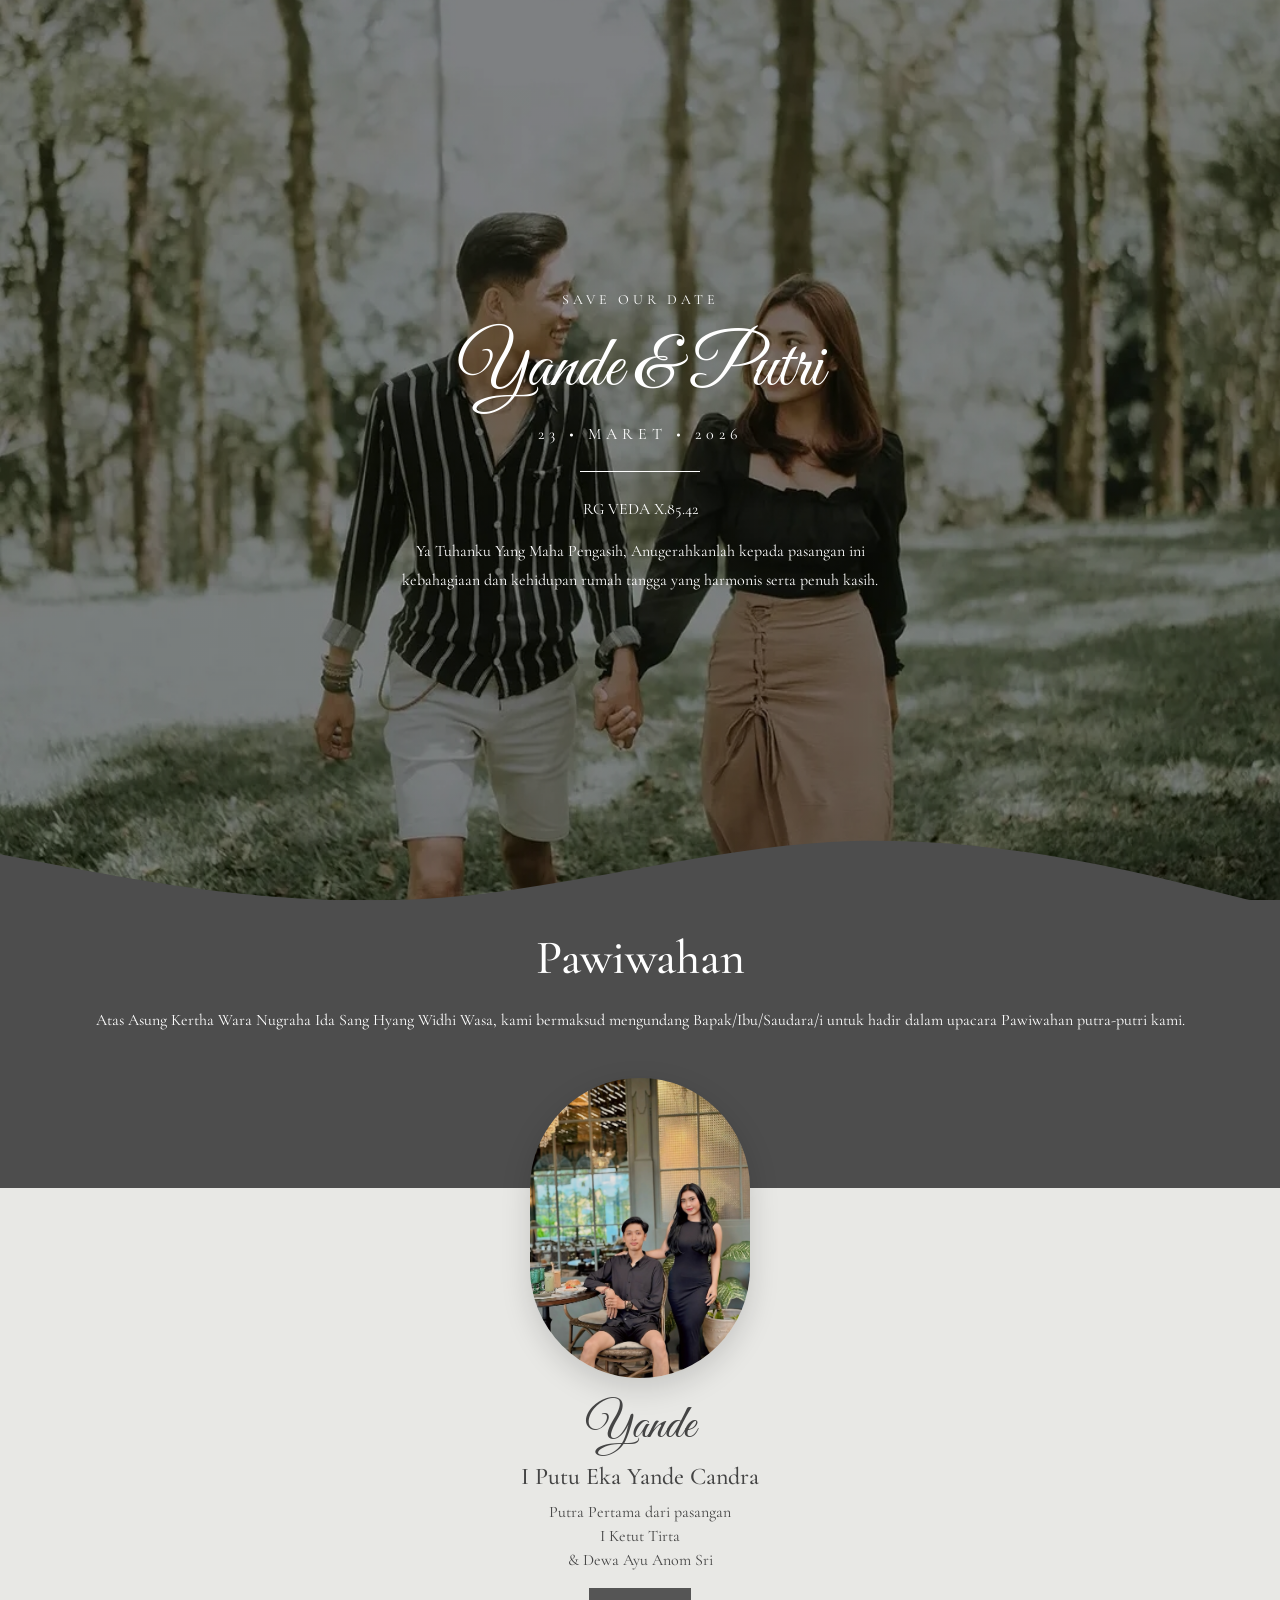
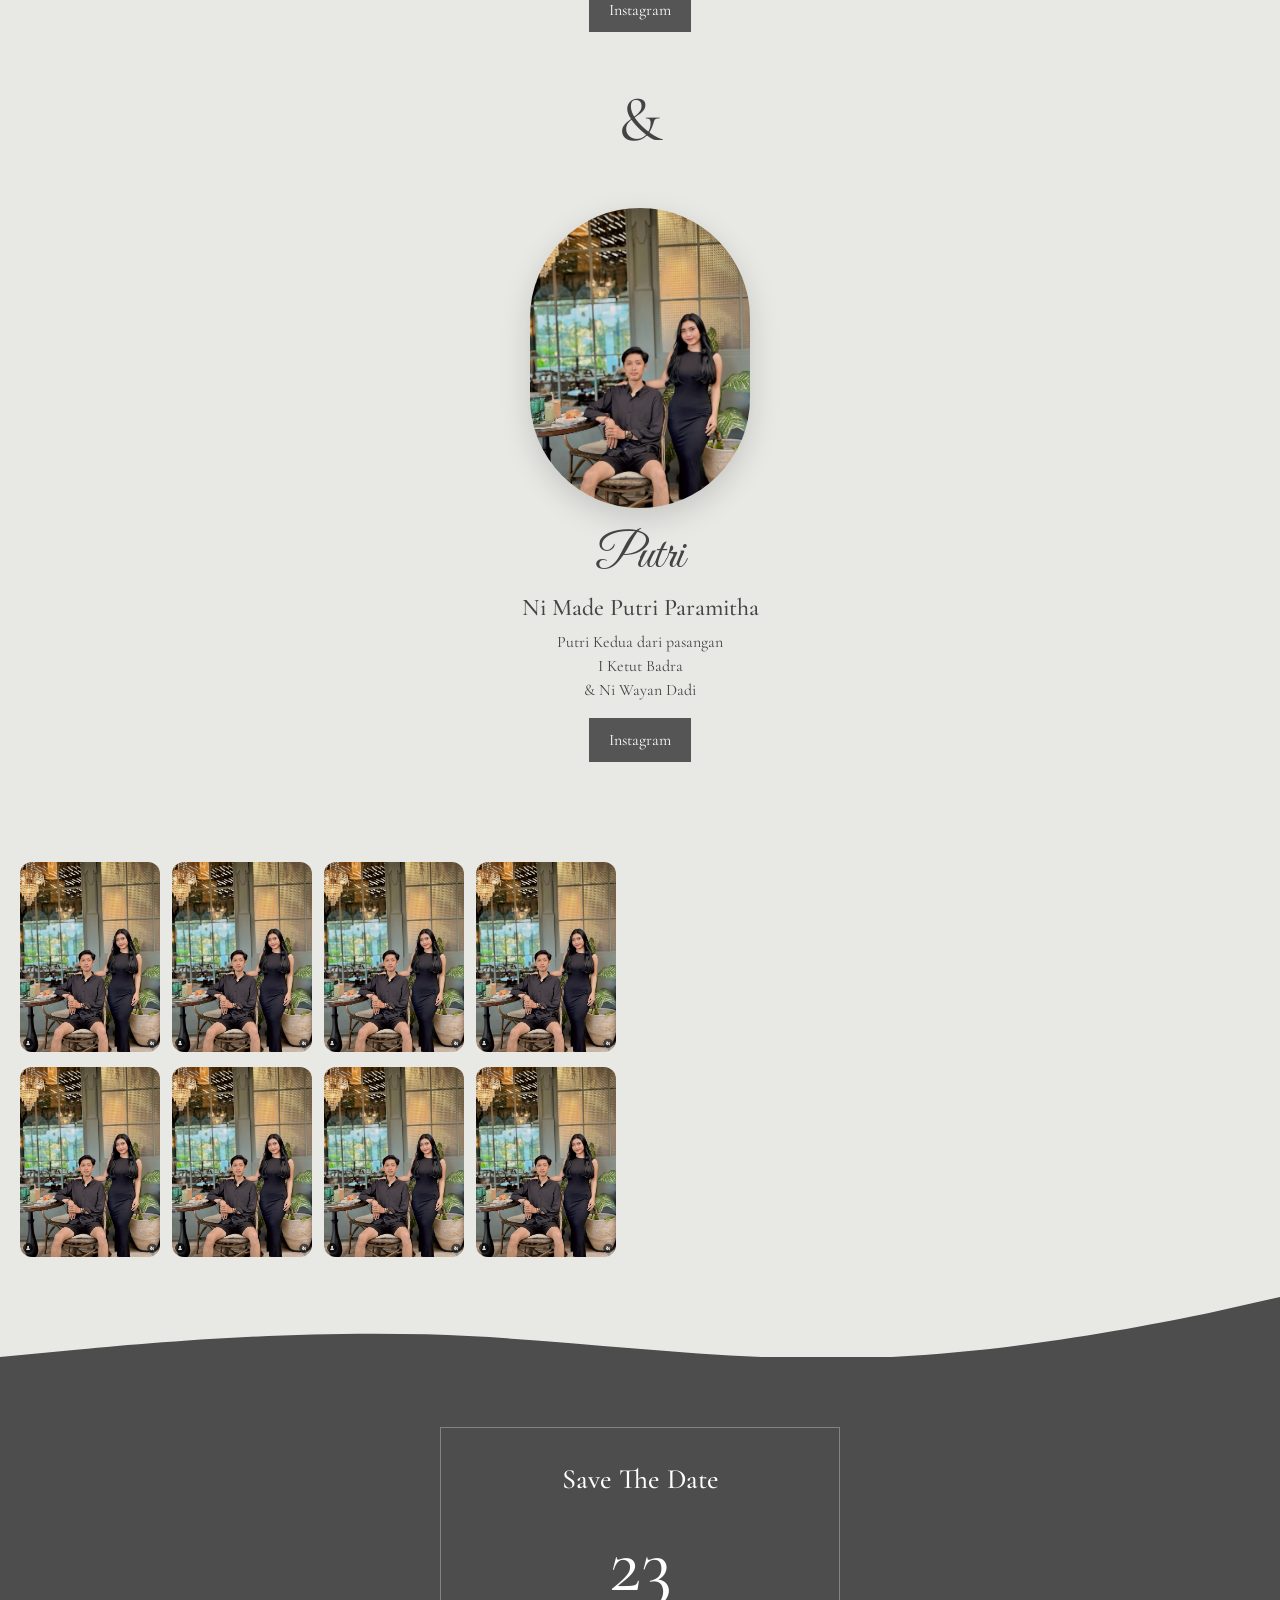
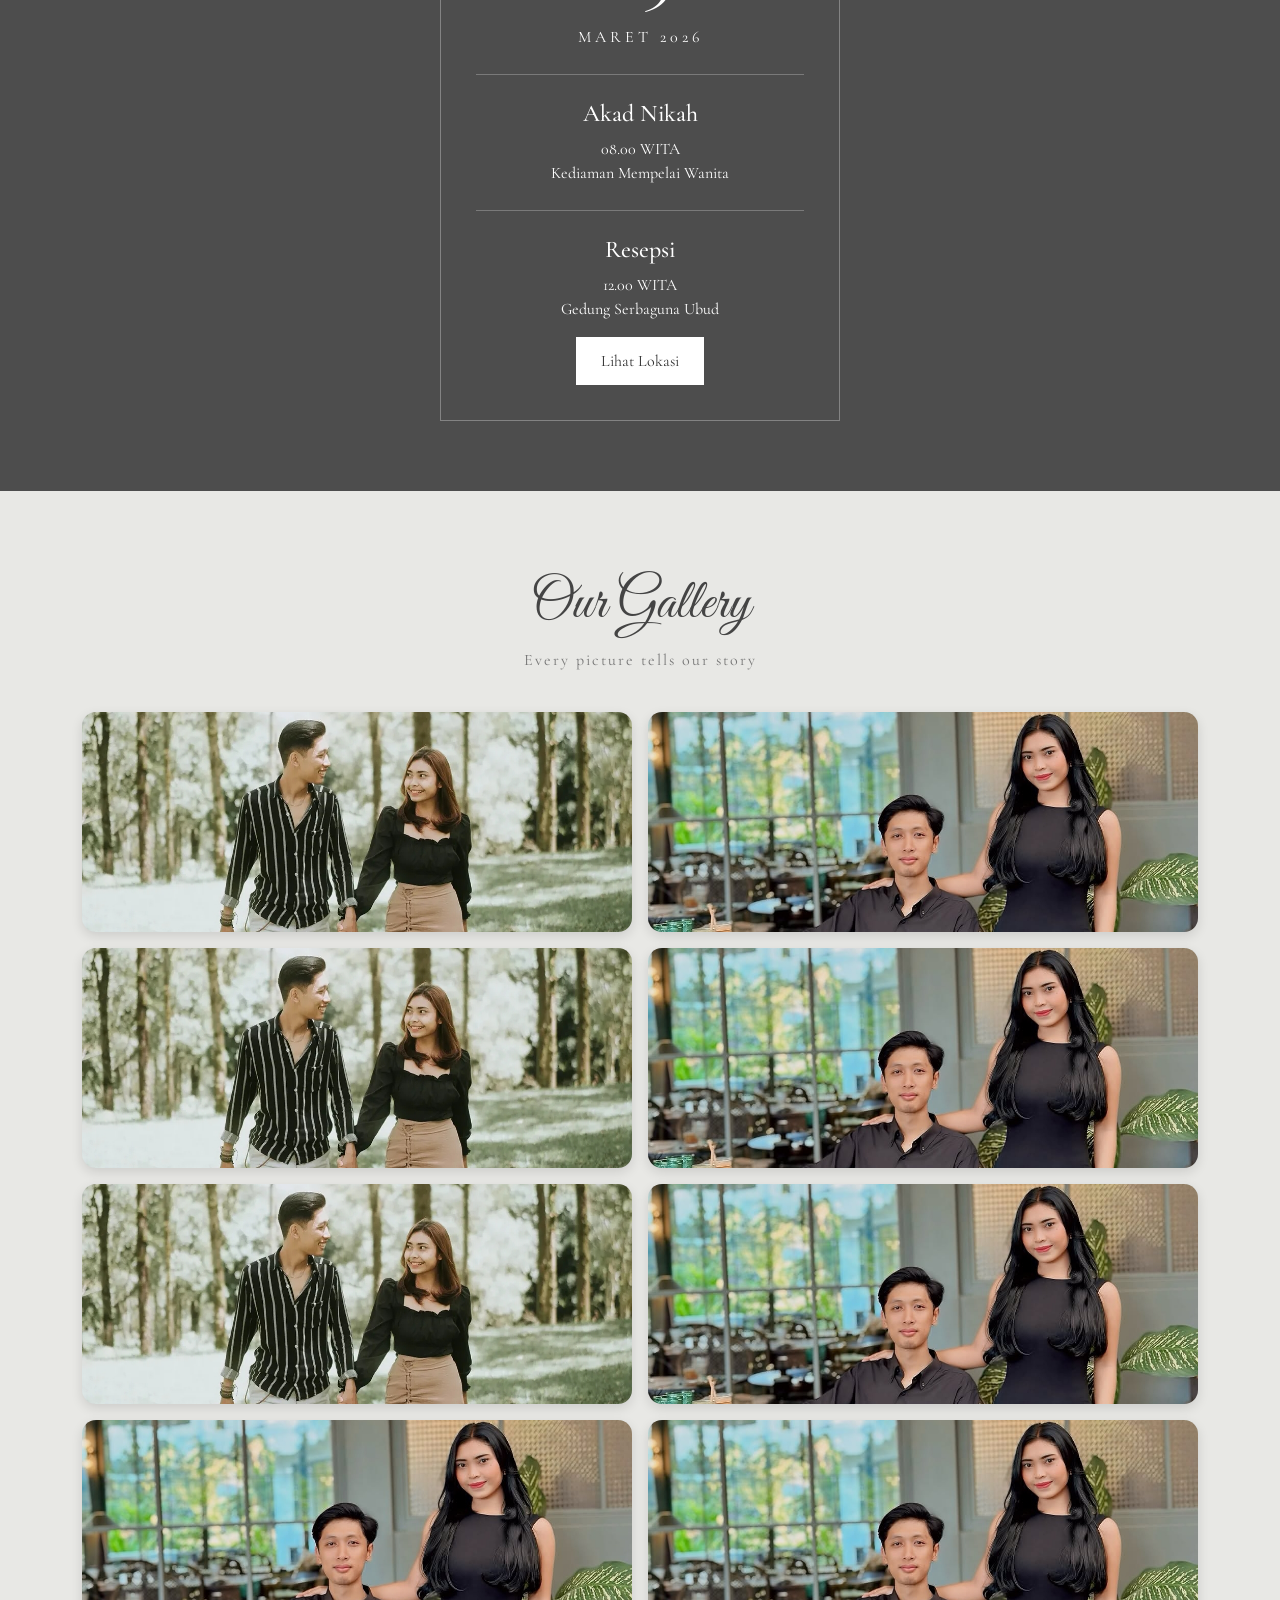
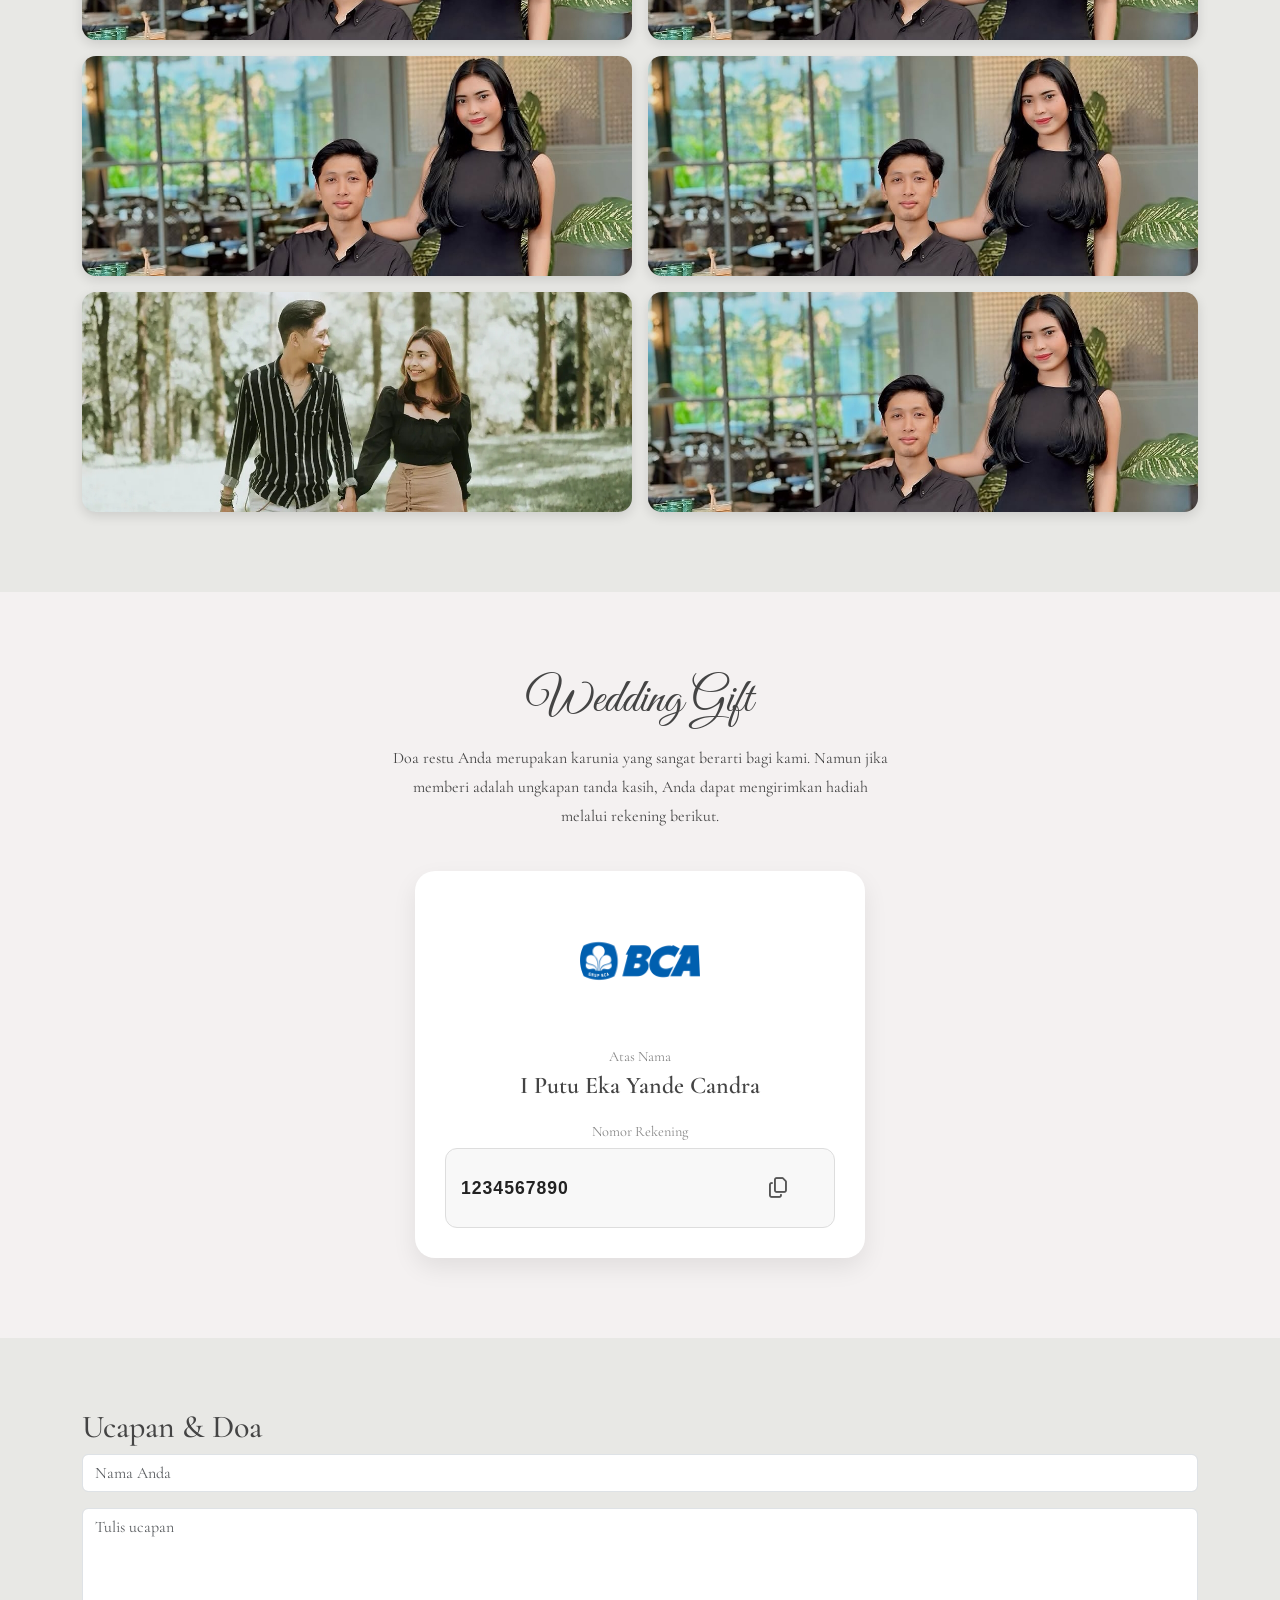
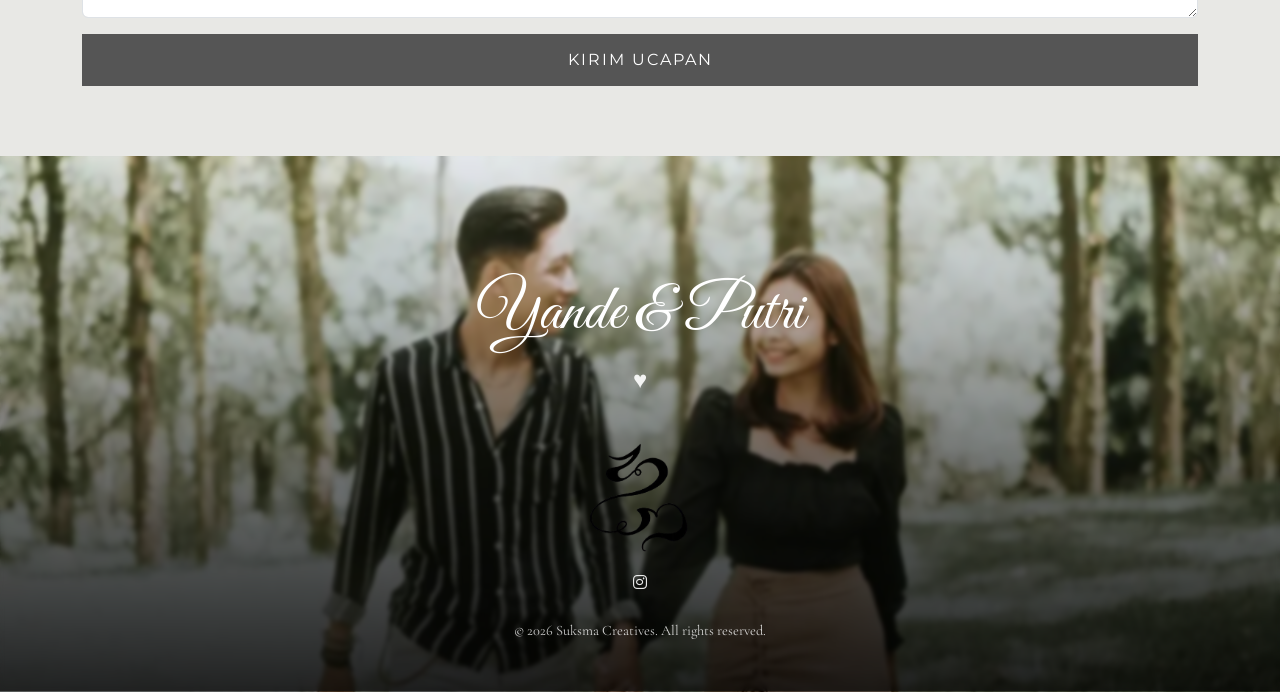
==== view.html @ 76f511f6 "first commit" ====
<!DOCTYPE html>
<html lang="id">
<head>
    <meta charset="UTF-8">
    <meta name="viewport" content="width=device-width, initial-scale=1.0">

    <title>Yande & Putri</title>

    <link href="https://cdn.jsdelivr.net/npm/bootstrap@5.3.3/dist/css/bootstrap.min.css" rel="stylesheet">
    <link rel="stylesheet"href="https://cdnjs.cloudflare.com/ajax/libs/font-awesome/6.5.2/css/all.min.css">
    <link href="https://fonts.googleapis.com/css2?family=Great+Vibes&family=Cormorant+Garamond:wght@300;400;500;600;700&display=swap" rel="stylesheet">
    <link rel="stylesheet"href="https://cdnjs.cloudflare.com/ajax/libs/font-awesome/6.5.2/css/all.min.css">
    <link rel="stylesheet" href="style.css">
</head>
<body>

    <audio id="bgMusic" autoplay loop>
    <source src="audio/Karmapala-DekUlik.mp3" type="audio/mpeg">
</audio>

<button id="musicToggle" class="music-btn">
    <div class="icon-play active"></div>
    <div class="icon-play-off"></div>
</button>

<!-- HERO -->
<section class="hero-section">
    <div class="hero-overlay">
        <p class="save-date">SAVE OUR DATE</p>

        <h1 class="hero-name">
            Yande & Putri
        </h1>

        <p class="hero-date">
            23 • MARET • 2026
        </p>

        <div class="hero-line"></div>

        <p class="veda">
            RG VEDA X.85.42
        </p>

        <p class="hero-quote">
            Ya Tuhanku Yang Maha Pengasih,
            Anugerahkanlah kepada pasangan ini
            kebahagiaan dan kehidupan rumah tangga
            yang harmonis serta penuh kasih.
        </p>
    </div>
</section>

 <div class="wave-divider">
        <svg viewBox="0 0 1440 120" preserveAspectRatio="none">
            <path
                fill="#4d4d4d"
                d="M0,64L80,80C160,96,320,128,480,117.3C640,107,800,53,960,48C1120,43,1280,85,1360,106.7L1440,128V120H0Z">
            </path>
        </svg>
    </div>

<!-- OPENING -->
<section class="opening-section">
    <div class="container">

        <h2>Pawiwahan</h2>

        <p>
            Atas Asung Kertha Wara Nugraha Ida Sang Hyang Widhi Wasa,
            kami bermaksud mengundang Bapak/Ibu/Saudara/i
            untuk hadir dalam upacara Pawiwahan putra-putri kami.
        </p>

    </div>
</section>

<!-- MEMPELAI -->
<section class="couple-section">

    <div class="container">

        <div class="text-center first-couple">

            <img src="images/yande.png" class="oval-photo">

            <h2 class="nickname">
                Yande
            </h2>

            <h4>
                I Putu Eka Yande Candra
            </h4>

            <p>
                Putra Pertama dari pasangan
                <br>
                I Ketut Tirta
                <br>
                & Dewa Ayu Anom Sri
            </p>

            <a href="#" class="ig-btn">
                Instagram
            </a>

        </div>

        <div class="ampersand">
            &
        </div>

        <div class="text-center">

            <img src="images/putri.png" class="oval-photo">

            <h2 class="nickname">
                Putri
            </h2>

            <h4>
                Ni Made Putri Paramitha
            </h4>

            <p>
                Putri Kedua dari pasangan
                <br>
                I Ketut Badra
                <br>
                & Ni Wayan Dadi
            </p>

            <a href="#" class="ig-btn">
                Instagram
            </a>

        </div>

    </div>

</section>

<!-- GALLERY -->
<section class="gallery-section">
    <div class="gallery-row">
        <div class="gallery-slider">
            <img src="images/yande.png">
            <img src="images/putri.png">
            <img src="images/yande.png">
            <img src="images/putri.png">
        </div>
    </div>

    <div class="gallery-row">
        <div class="gallery-slider">
            <img src="images/yande.png">
            <img src="images/putri.png">
            <img src="images/yande.png">
            <img src="images/putri.png">
        </div>
    </div>
</section>

<div class="wave">
    <svg
    viewBox="0 0 1440 120"
    preserveAspectRatio="none">
        <path
        fill="#4d4d4d"
        d="M0,120L80,106.7C160,93,320,67,480,74.7C640,83,800,128,960,122.7C1120,117,1280,61,1360,32L1440,0L1440,120L0,120Z">
        </path>
    </svg>
</div>

<!-- SAVE DATE -->
<section class="save-date-section">

    <div class="date-card">

        <h3>Save The Date</h3>

        <div class="big-date">
            23
        </div>

        <div class="month">
            MARET 2026
        </div>

        <hr>

        <h4>Akad Nikah</h4>

        <p>
            08.00 WITA
            <br>
            Kediaman Mempelai Wanita
        </p>

        <hr>

        <h4>Resepsi</h4>

        <p>
            12.00 WITA
            <br>
            Gedung Serbaguna Ubud
        </p>

        <a href="https://maps.app.goo.gl/LbdxaFf5n6G1CH7a8" class="location-btn">
            Lihat Lokasi
        </a>

    </div>

</section>

<!-- OUR GALLERY -->
<section class="gallery-grid-section">

    <div class="container">

        <h2 class="gallery-title">
            Our Gallery
        </h2>

        <p class="gallery-subtitle">
            Every picture tells our story
        </p>

        <div class="gallery-grid">

            <img src="images/cover.png" alt="">
            <img src="images/yande.png" alt="">

            <img src="images/cover.png" alt="">
            <img src="images/yande.png" alt="">

            <img src="images/cover.png" alt="">
            <img src="images/yande.png" alt="">

            <img src="images/putri.png" alt="">
            <img src="images/putri.png" alt="">

            <img src="images/putri.png" alt="">
            <img src="images/putri.png" alt="">

            <img src="images/cover.png" alt="">
            <img src="images/yande.png" alt="">

        </div>

    </div>

</section>
<!-- WEDDING GIFT -->
<section class="gift-section">

    <div class="container">

        <h2 class="gift-title">
            Wedding Gift
        </h2>

        <p class="gift-desc">
            Doa restu Anda merupakan karunia yang sangat berarti bagi kami.
            Namun jika memberi adalah ungkapan tanda kasih, Anda dapat mengirimkan hadiah melalui rekening berikut.
        </p>

        <div class="gift-card">

            <img
                src="images/bca.png"
                alt="BCA"
                class="bank-logo">

            <div class="gift-info">

                <span class="gift-label">
                    Atas Nama
                </span>

                <h4>
                    I Putu Eka Yande Candra
                </h4>

                <span class="gift-label">
                    Nomor Rekening
                </span>

                <div class="rekening-box">

                    <span class="rekening-number" id="rekeningNumber">
                        1234567890
                    </span>

                    <button
                        class="copy-btn"
                        onclick="copyRekening()">

                        <i class="fa-regular fa-copy"></i>

                    </button>

                </div>

            </div>

        </div>

    </div>

</section>
<!-- RSVP -->
<section class="rsvp-section">

    <div class="container">

        <h2>Ucapan & Doa</h2>

        <input type="text" class="form-control mb-3"
               placeholder="Nama Anda">

        <textarea class="form-control mb-3"
                  rows="4"
                  placeholder="Tulis ucapan"></textarea>

        <button class="submit-btn">
            Kirim Ucapan
        </button>

    </div>

</section>

<!-- FOOTER -->
<footer class="wedding-footer">
    <div class="footer-overlay">
        <h2 class="footer-couple">
            Yande & Putri
        </h2>
        <div class="footer-heart">
            ♥
        </div>
        <div class="footer-brand">
            <img
                src="images/suksma-creatives.png"
                alt="Suksma Creatives"
                class="footer-logo">
            <a
                href="https://instagram.com/suksmacreatives"
                target="_blank"
                class="footer-instagram">
                <i class="fa-brands fa-instagram"></i>
            </a>
        </div>
        <p class="footer-copy">
            © 2026 Suksma Creatives. All rights reserved.
        </p>
    </div>
</footer>

<script >

const audio = document.getElementById("bgMusic");

const playIcon = document.querySelector(".icon-play");
const pauseIcon = document.querySelector(".icon-play-off");

const musicToggle = document.getElementById("musicToggle");

audio.volume = 0.5;
musicToggle.addEventListener("click", () => {
    if(audio.muted){
        audio.muted = false;
        pauseIcon.classList.remove("active");
        playIcon.classList.add("active");
    }else{
        audio.muted = true;
        playIcon.classList.remove("active");
        pauseIcon.classList.add("active");
    }
});

function copyRekening(){

    const rekening =
        document.getElementById("rekeningNumber").innerText;

    navigator.clipboard.writeText(rekening);

    alert("Nomor rekening berhasil disalin");
}
</script>

</body>
</html>
---- style.css ----
@import url('https://fonts.googleapis.com/css2?family=Cormorant+Garamond:wght@400;700&family=Montserrat:wght@200;400&display=swap');

body, html { height: 100%; margin: 0; padding: 0; }
:root {
    /* Atur ukuran di sini sekali saja */
    --font-title: 4.5rem;
    --font-date: 3rem;
    --font-guest: 3rem;
    --font-sub: 2rem;
}
.hero-wrapper {
    height: 100vh;
    width: 100%;
    /* Gunakan path ini. Pastikan folder 'images' ada di root */
    background: url('images/cover.png') center/cover no-repeat;
    background-color: #333; /* Fallback jika gambar gagal load */
    display: flex;
    justify-content: center;
    align-items: center;
    position: relative;
}

/* Overlay agar teks terbaca */
.hero-wrapper::before {
    content: '';
    position: absolute;
    top: 0; left: 0; right: 0; bottom: 0;
    background: rgba(0, 0, 0, 0.4);
    z-index: 1;
}

.content-box {
    position: relative;
    z-index: 2;
    text-align: center;
    color: white;
    font-family: 'Cormorant Garamond', serif;
    
    /* [UBAH DI SINI] */
    height: 100vh; /* Ubah ke 100vh agar bisa diatur dengan flex */
    width: 100%;
    display: flex;
    flex-direction: column;
    justify-content: center; /* Mengubah dari space-between ke center */
    align-items: center;    /* Memastikan semua berada di tengah */
    gap: 15vh;              /* [PENTING] Mengatur jarak antara grup atas dan bawah */
    padding: 20px;
    box-sizing: border-box;
}

.top-section { margin-top: 20px; }
.bottom-section { margin-bottom: 20px; }

.sub-title { font-family: 'Montserrat'; letter-spacing: 4px; text-transform: uppercase; font-size: var(--font-sub); }
h1 { font-size: var(--font-title); margin: 10px 0; }
.date { font-family: 'Montserrat'; margin-bottom: 30px; border-top: 1px solid white; display: inline-block; padding: 10px 20px; }

button {
    background: transparent;
    border: 1px solid white;
    color: white;
    padding: 12px 30px;
    font-family: 'Montserrat';
    text-transform: uppercase;
    letter-spacing: 2px;
    cursor: pointer;
    transition: 0.3s;
}

button:hover { background: white; color: black; }
/* Pengaturan khusus untuk layar HP */
@media (max-width: 600px) {
    .content-box {
        gap: 10vh; /* Mengurangi jarak di HP agar lebih rapat */
        padding: 20px;
    }

    h1 { 
        font-size: 6rem !important; /* Dikecilkan sedikit agar lebih estetis di HP */
    }

    .bottom-section {
        margin-bottom: 0; /* Hapus margin yang berlebihan */
    }
}

*{
    margin:0;
    padding:0;
    box-sizing:border-box;
}

body{
    background:#e8e8e5;
    font-family:'Cormorant Garamond', serif;
    color:#444;
}

/* MUSIC BUTTON */
.music-btn{
    position:fixed;
    right:20px;
    bottom:20px;

    border:none;
    background:none;
    padding:0;

    z-index:9999;

    cursor:pointer;
}

.music-btn .icon-play,
.music-btn .icon-play-off{
    width:28px;
    height:28px;

    display:none;
}

.music-btn .active{
    display:block;
}

/* HERO */

.hero-section{
    height:100vh;

    background:
    linear-gradient(
    rgba(0,0,0,.45),
    rgba(0,0,0,.45)
    ),
    url('images/cover.png') no-repeat center;

    background-size:cover;
    background-position:center;

    display:flex;
    justify-content:center;
    align-items:center;

    text-align:center;
}


.hero-overlay{
    color:white;
    width:90%;
    max-width:500px;
}

.save-date{
    letter-spacing:4px;
    font-size:14px;
}

.hero-name{
    font-family:'Great Vibes', cursive;
    font-size:4.5rem;
}

.hero-date{
    letter-spacing:5px;
}

.hero-line{
    width:120px;
    height:1px;
    background:white;
    margin:25px auto;
}

.hero-quote{
    line-height:1.8;
}

.wave-divider{
    position:absolute;
    left: 0;
    right:0;
    bottom:-1px;
    line-height:0;
    z-index:2;
}

.wave-divider svg{
    width:100%;
    height:100px;
    display:block;
}
/* OPENING */

.opening-section{
    background:#4d4d4d;
    color:white;
    text-align:center;
    padding:30px 25px 140px;
    position:relative;
    z-index:1;
}

.opening-section h2{
    font-size:3rem;
    margin-bottom:20px;
}

/* COUPLE */

.couple-section{
    background:#e8e8e5;
    padding:0 20px 70px;
    position:relative;
}
.first-couple{
    position:relative;

    margin-top:-110px;

    z-index:10;
}
.oval-photo{
    width:220px;
    height:300px;
    object-fit:cover;
    border-radius:150px;
    box-shadow:  0 10px 30px rgba(0,0,0,.15);;
}

.nickname{
    font-family:'Great Vibes', cursive;
    font-size:3rem;
    margin-top:20px;
}

.ampersand{
    text-align:center;
    font-size:4rem;
    margin:40px 0;
}

.ig-btn{
    display:inline-block;
    background:#555;
    color:white;
    padding:10px 20px;
    text-decoration:none;
}

/* GALLERY */
.gallery-section{
    padding:30px 20px;
}
.gallery-row{
    overflow-x:auto;
    margin-bottom:15px;
    scrollbar-width:none;
}
.gallery-row::-webkit-scrollbar{
    display:none;
}
.gallery-slider{
    display:flex;
    gap:12px;
}
.gallery-slider img{
    width:140px;
    height:190px;
    object-fit:cover;
    border-radius:12px;
    flex-shrink:0;
}

/* WAVE */

.wave{
    line-height:0;
    margin-top:-5px;
}

.wave svg{
    display:block;
    width:100%;
    height:60px;
}

/* SAVE DATE */

.save-date-section{
    background:#4d4d4d;
    padding:70px 20px;
}

.date-card{
    border:1px solid rgba(255,255,255,.3);
    max-width:400px;
    margin:auto;
    color:white;
    text-align:center;
    padding:35px;
}

.big-date{
    font-size:5rem;
}

.month{
    letter-spacing:4px;
}

.date-card hr{
    margin:25px 0;
}

.location-btn{
    display:inline-block;
    padding:12px 25px;
    background:white;
    color:#333;
    text-decoration:none;
}
/* OUR GALLERY */

.gallery-grid-section{
    padding:80px 20px;
    background:#e8e8e5;
}

.gallery-title{
    text-align:center;
    font-family:'Great Vibes', cursive;
    font-size:3.5rem;
    color:#444;
    margin-bottom:10px;
}

.gallery-subtitle{
    text-align:center;
    margin-bottom:40px;
    color:#777;
    letter-spacing:2px;
}

.gallery-grid{

    display:grid;

    grid-template-columns:
    repeat(2, 1fr);

    gap:16px;
}

.gallery-grid img{

    width:100%;
    height:220px;

    object-fit:cover;

    border-radius:14px;

    background:white;

    box-shadow:
    0 4px 12px rgba(0,0,0,.12);

    transition:.3s ease;
}

.gallery-grid img:hover{

    transform:translateY(-3px);

    box-shadow:
    0 8px 18px rgba(0,0,0,.18);
}
/* WEDDING GIFT */

.gift-section{
    padding:80px 20px;
    background:#f4f1f1;
    text-align:center;
}

.gift-title{
    font-family:'Great Vibes', cursive;
    font-size:3rem;
    margin-bottom:15px;
}

.gift-desc{
    max-width:500px;
    margin:0 auto 40px;
    line-height:1.8;
}

.gift-card{
    max-width:450px;
    margin:auto;

    background:white;

    border-radius:20px;

    padding:30px;

    box-shadow:
        0 10px 25px rgba(0,0,0,.08);
}

.bank-logo{
    width:120px;
    margin-bottom:25px;
}

.gift-label{
    display:block;
    font-size:.9rem;
    color:#888;
    margin-bottom:5px;
}

.gift-info h4{
    margin-bottom:20px;
    font-weight:600;
}

.rekening-box{

    display:flex;
    align-items:center;
    justify-content:space-between;

    background:#f8f8f8;

    border:1px solid #ddd;

    border-radius:12px;

    padding:12px 15px;
}

.rekening-box span{
    font-size:1.1rem;
    font-weight:600;
    letter-spacing:1px;
}
.rekening-number{
    font-family: Arial, sans-serif;
    font-size:1.5rem;
    font-weight:600;

    color:#222;
}
.copy-btn{
    border:none;
    background:none;
    cursor:pointer;

    font-size:20px;

    color:#555;
}
/* QUOTE */

.quote-section{
    text-align:center;
    padding:80px 20px;
}

.quote-photo{
    width:220px;
    height:300px;
    border-radius:150px;
    object-fit:cover;
}

.quote-section h3{
    font-family:'Great Vibes', cursive;
    font-size:3rem;
    margin:20px 0;
}

/* RSVP */

.rsvp-section{
    padding:70px 20px;
}

.submit-btn{
    width:100%;
    border:none;
    padding:14px;
    background:#555;
    color:white;
}

/* FOOTER */

.wedding-footer{

    position:relative;

    background:
        linear-gradient(
            to top,
            rgba(0,0,0,.85) 0%,
            rgba(0,0,0,.65) 25%,
            rgba(0,0,0,.35) 55%,
            rgba(0,0,0,.15) 75%,
            rgba(0,0,0,0) 100%
        ),
        url('images/cover.png');

    background-size:cover;
    background-position:center;

    min-height:500px;

    display:flex;
    align-items:flex-end;
    justify-content:center;

    text-align:center;

    overflow:hidden;
}

.footer-overlay{

    width:100%;

    padding:120px 20px 50px;

    color:white;

    backdrop-filter:blur(2px);
}

.footer-couple{

    font-family:'Great Vibes', cursive;

    font-size:4rem;

    margin-bottom:10px;
}

.footer-heart{

    font-size:1.5rem;

    margin-bottom:40px;

    opacity:.9;
}

.footer-brand{
    display:flex;
    flex-direction:column;
    align-items:center;
    gap:15px;
    margin-bottom:30px;
}
.footer-logo{
    width:120px;
    height:auto;
    object-fit:contain;
}
.footer-instagram{
    color:white;
    text-decoration:none;
    display:flex;
    align-items:center;
    gap:8px;
    font-size:1rem;
    opacity:.9;
}
.footer-instagram:hover{
    color:white;
    opacity:1;
}
.footer-copy{
    font-size:.9rem;
    opacity:.8;
    margin:0;
}

@media(max-width:768px){

    .hero-name{
        font-size:3.5rem;
    }

    .oval-photo{
        width:180px;
        height:250px;
    }

    .big-date{
        font-size:4rem;
    }
}
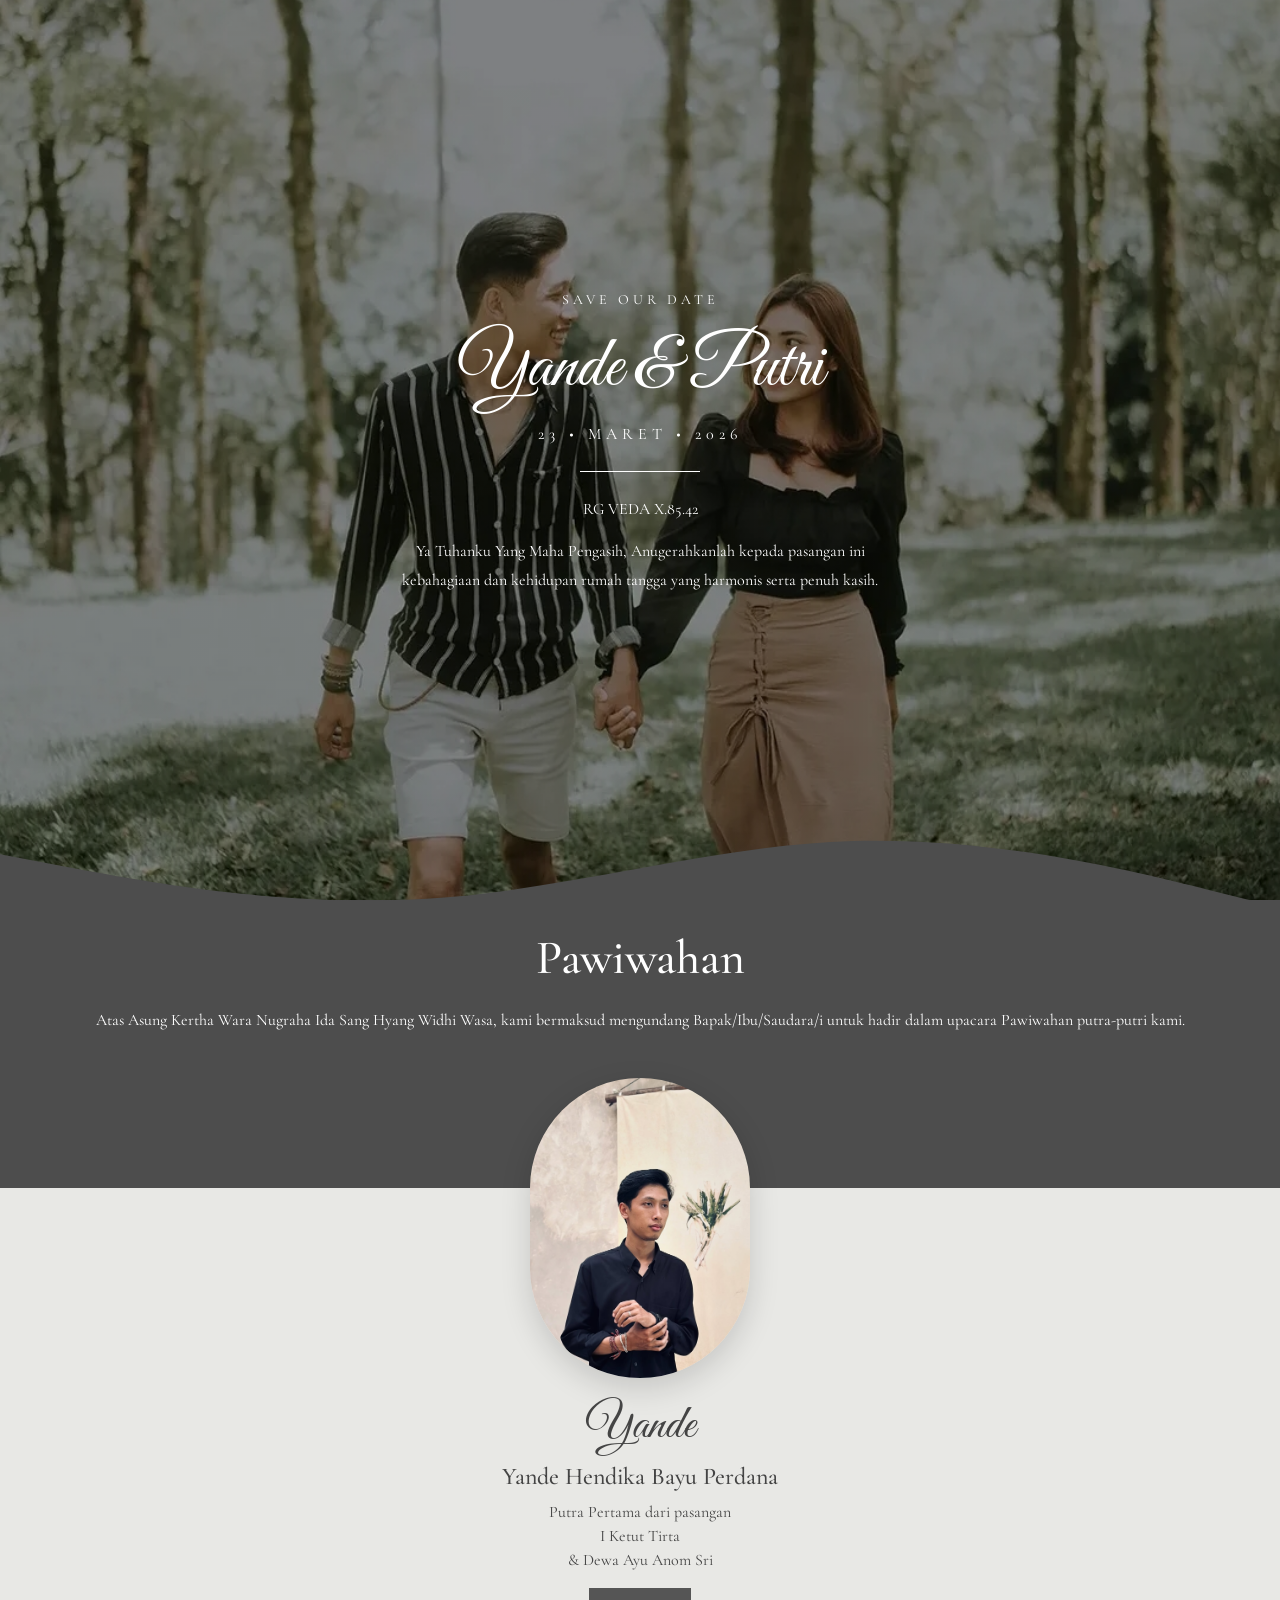
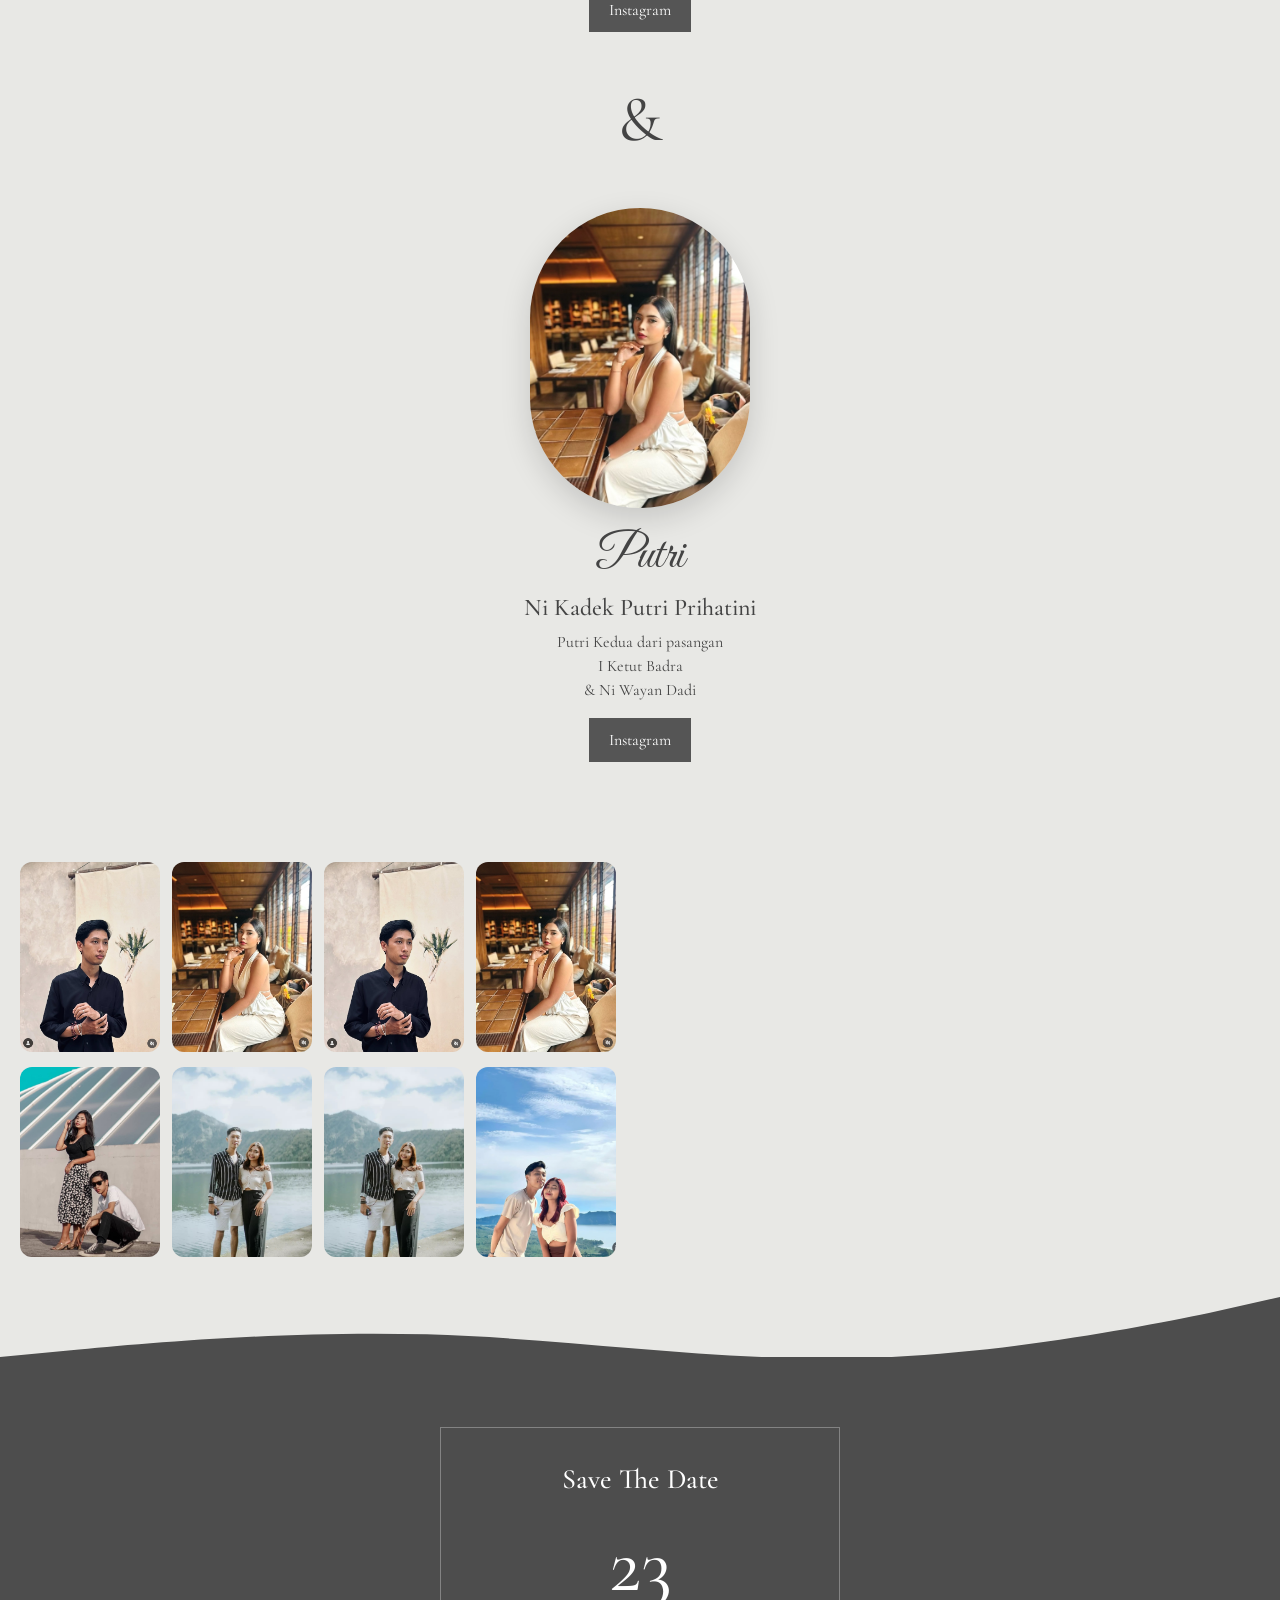
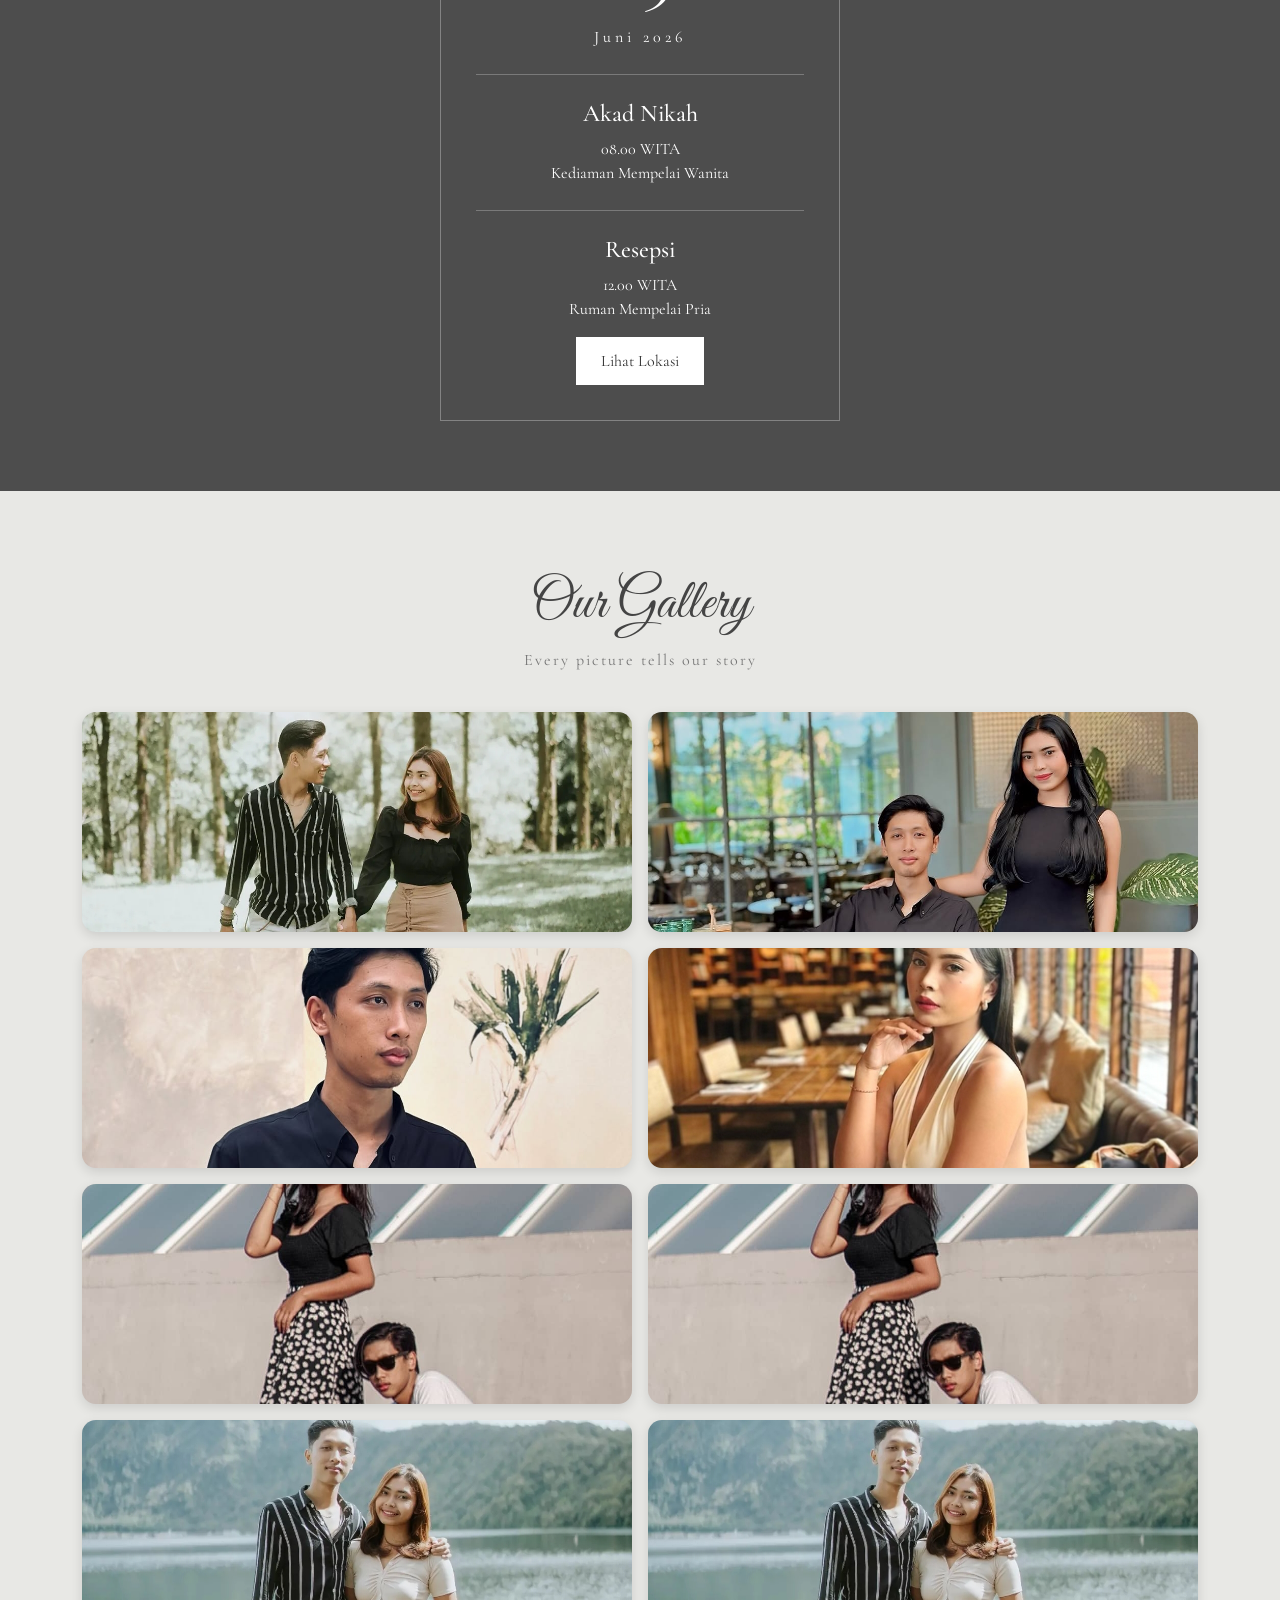
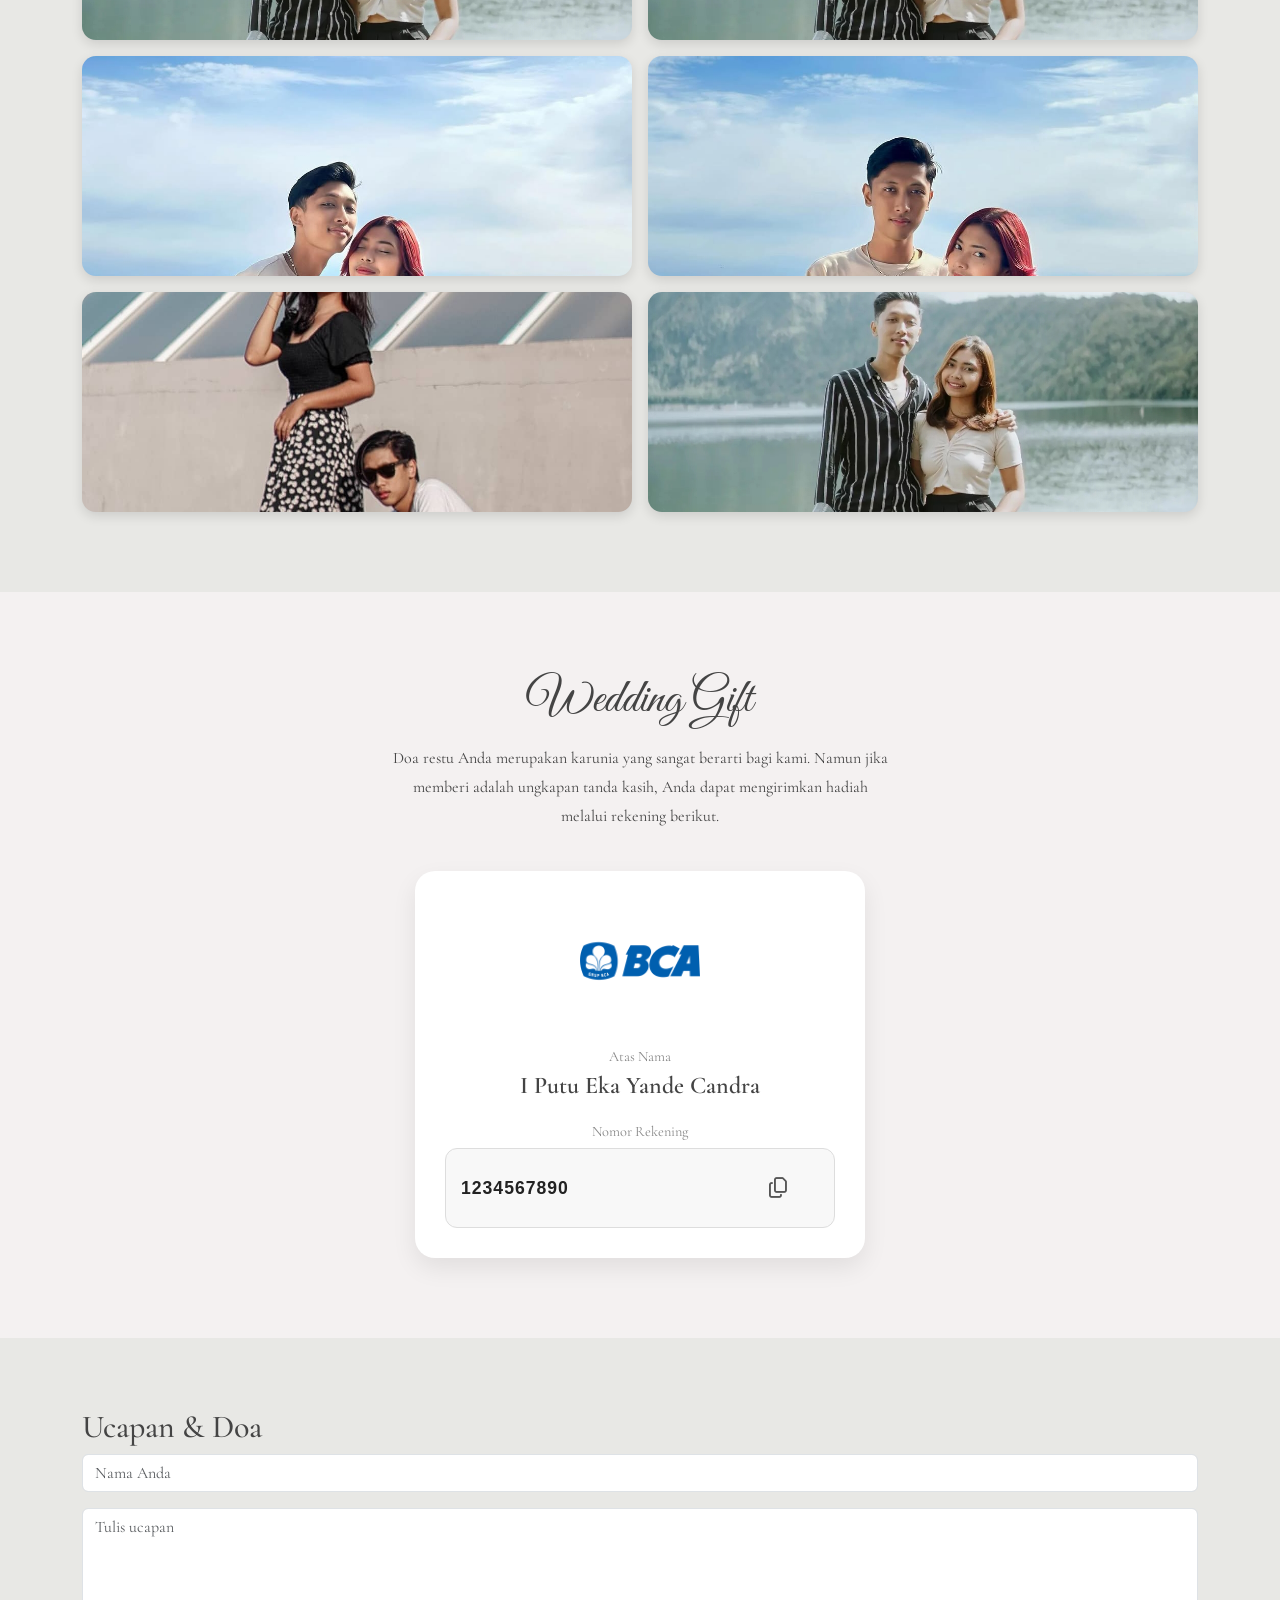
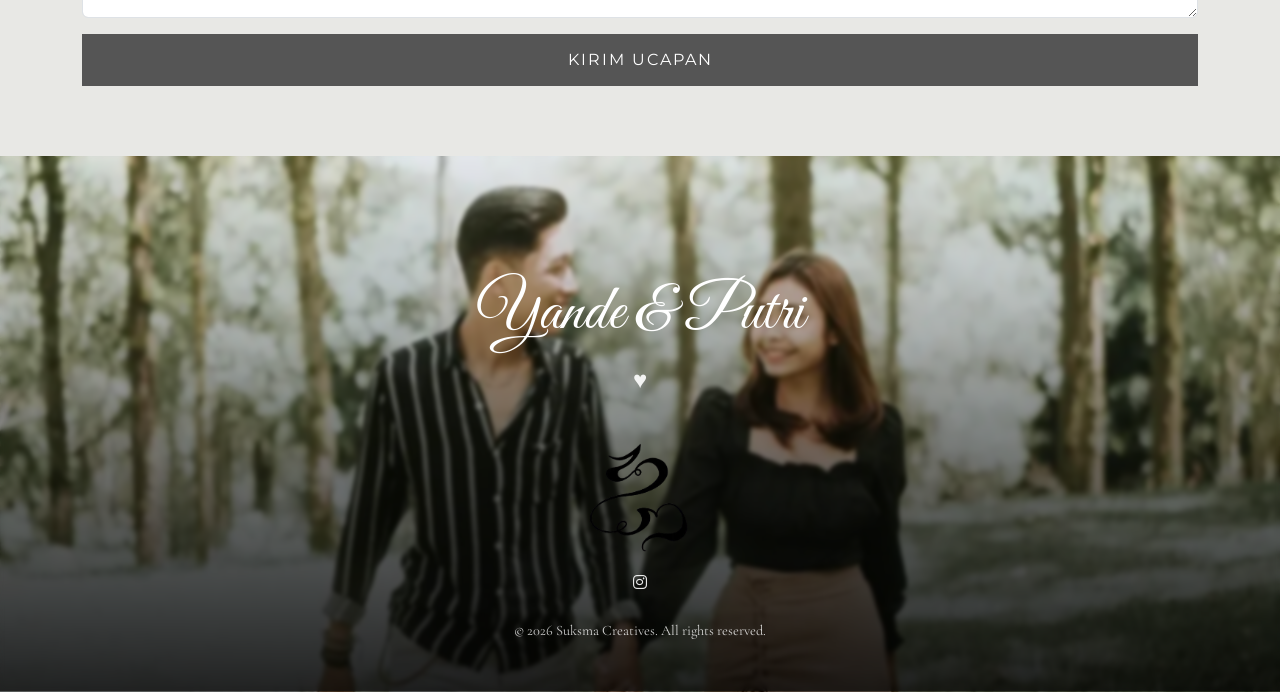
==== commit bc80837c: "Refactor code structure for improved readability and maintainability" ====
--- a/view.html
+++ b/view.html
@@ -82,14 +82,14 @@
 
         <div class="text-center first-couple">
 
-            <img src="images/yande.png" class="oval-photo">
+            <img src="images/yande1.png" class="oval-photo">
 
             <h2 class="nickname">
                 Yande
             </h2>
 
             <h4>
-                I Putu Eka Yande Candra
+                Yande Hendika Bayu Perdana
             </h4>
 
             <p>
@@ -100,7 +100,7 @@
                 & Dewa Ayu Anom Sri
             </p>
 
-            <a href="#" class="ig-btn">
+            <a href="https://www.instagram.com/monday.yanday" class="ig-btn">
                 Instagram
             </a>
 
@@ -112,14 +112,14 @@
 
         <div class="text-center">
 
-            <img src="images/putri.png" class="oval-photo">
+            <img src="images/putri1.png" class="oval-photo">
 
             <h2 class="nickname">
                 Putri
             </h2>
 
             <h4>
-                Ni Made Putri Paramitha
+                Ni Kadek Putri Prihatini
             </h4>
 
             <p>
@@ -130,7 +130,7 @@
                 & Ni Wayan Dadi
             </p>
 
-            <a href="#" class="ig-btn">
+            <a href="https://www.instagram.com/putri_prihatini29" class="ig-btn">
                 Instagram
             </a>
 
@@ -144,19 +144,19 @@
 <section class="gallery-section">
     <div class="gallery-row">
         <div class="gallery-slider">
-            <img src="images/yande.png">
-            <img src="images/putri.png">
-            <img src="images/yande.png">
-            <img src="images/putri.png">
+            <img src="images/yande1.png">
+            <img src="images/putri1.png">
+            <img src="images/yande1.png">
+            <img src="images/putri1.png">
         </div>
     </div>
 
     <div class="gallery-row">
         <div class="gallery-slider">
-            <img src="images/yande.png">
-            <img src="images/putri.png">
-            <img src="images/yande.png">
-            <img src="images/putri.png">
+            <img src="images/sp1.png">
+            <img src="images/sp3.png">
+            <img src="images/sp4.png">
+            <img src="images/sp5.png">
         </div>
     </div>
 </section>
@@ -174,39 +174,28 @@
 
 <!-- SAVE DATE -->
 <section class="save-date-section">
-
     <div class="date-card">
-
         <h3>Save The Date</h3>
-
         <div class="big-date">
             23
         </div>
-
         <div class="month">
-            MARET 2026
-        </div>
-
+            Juni 2026
+        </div>
         <hr>
-
         <h4>Akad Nikah</h4>
-
         <p>
             08.00 WITA
             <br>
             Kediaman Mempelai Wanita
         </p>
-
         <hr>
-
         <h4>Resepsi</h4>
-
         <p>
             12.00 WITA
             <br>
-            Gedung Serbaguna Ubud
-        </p>
-
+            Ruman Mempelai Pria
+        </p>
         <a href="https://maps.app.goo.gl/LbdxaFf5n6G1CH7a8" class="location-btn">
             Lihat Lokasi
         </a>
@@ -217,83 +206,63 @@
 
 <!-- OUR GALLERY -->
 <section class="gallery-grid-section">
-
-    <div class="container">
-
+    <div class="container">
         <h2 class="gallery-title">
             Our Gallery
         </h2>
-
         <p class="gallery-subtitle">
             Every picture tells our story
         </p>
-
         <div class="gallery-grid">
-
             <img src="images/cover.png" alt="">
             <img src="images/yande.png" alt="">
 
-            <img src="images/cover.png" alt="">
-            <img src="images/yande.png" alt="">
-
-            <img src="images/cover.png" alt="">
-            <img src="images/yande.png" alt="">
-
-            <img src="images/putri.png" alt="">
-            <img src="images/putri.png" alt="">
-
-            <img src="images/putri.png" alt="">
-            <img src="images/putri.png" alt="">
-
-            <img src="images/cover.png" alt="">
-            <img src="images/yande.png" alt="">
-
-        </div>
-
-    </div>
-
+            <img src="images/yande1.png" alt="">
+            <img src="images/putri1.png" alt="">
+
+            <img src="images/sp1.png" alt="">
+            <img src="images/sp2.png" alt="">
+
+            <img src="images/sp3.png" alt="">
+            <img src="images/sp4.png" alt="">
+
+            <img src="images/sp5.png" alt="">
+            <img src="images/sp6.png" alt="">
+
+            <img src="images/sp1.png" alt="">
+            <img src="images/sp4.png" alt="">
+        </div>
+    </div>
 </section>
 <!-- WEDDING GIFT -->
 <section class="gift-section">
-
-    <div class="container">
-
+    <div class="container">
         <h2 class="gift-title">
             Wedding Gift
         </h2>
-
         <p class="gift-desc">
             Doa restu Anda merupakan karunia yang sangat berarti bagi kami.
             Namun jika memberi adalah ungkapan tanda kasih, Anda dapat mengirimkan hadiah melalui rekening berikut.
         </p>
-
         <div class="gift-card">
-
             <img
                 src="images/bca.png"
                 alt="BCA"
                 class="bank-logo">
-
             <div class="gift-info">
-
                 <span class="gift-label">
                     Atas Nama
                 </span>
-
                 <h4>
                     I Putu Eka Yande Candra
                 </h4>
-
                 <span class="gift-label">
                     Nomor Rekening
                 </span>
-
                 <div class="rekening-box">
-
                     <span class="rekening-number" id="rekeningNumber">
                         1234567890
                     </span>
-
                     <button
                         class="copy-btn"
                         onclick="copyRekening()">
